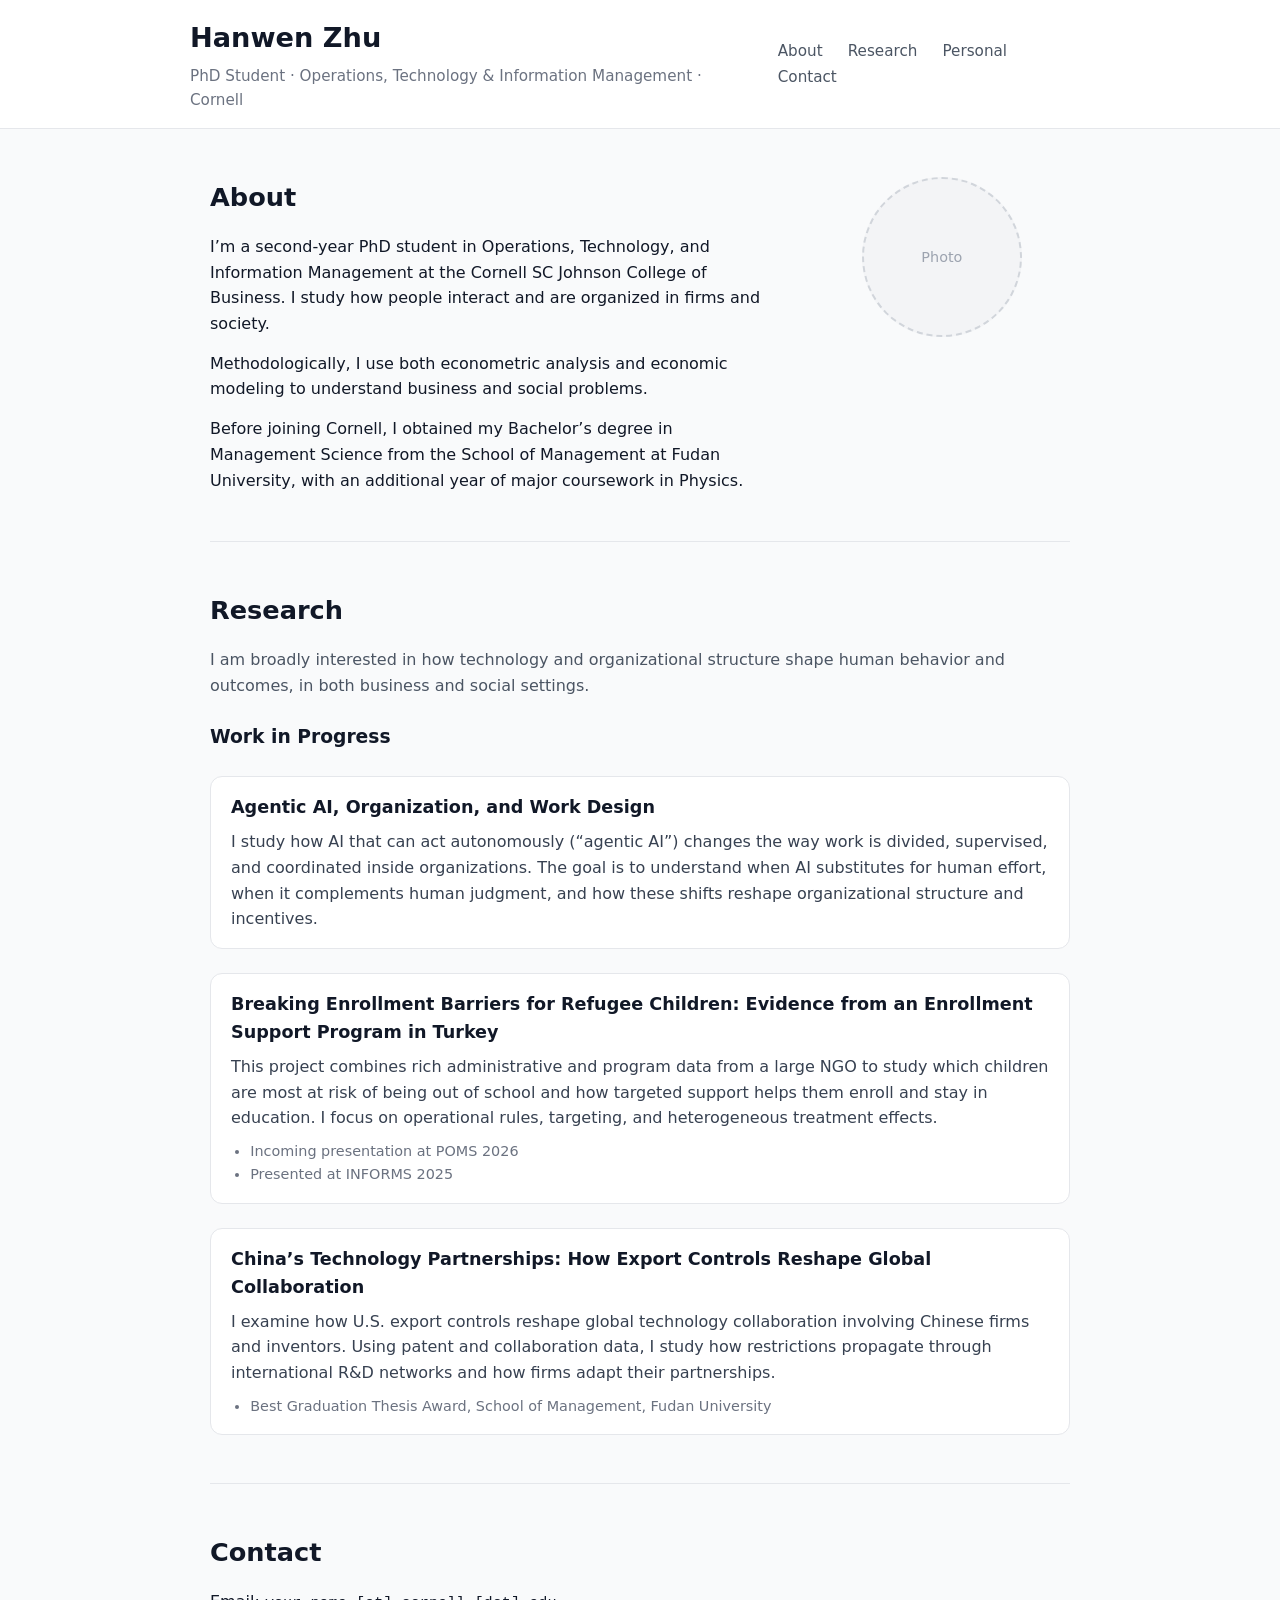
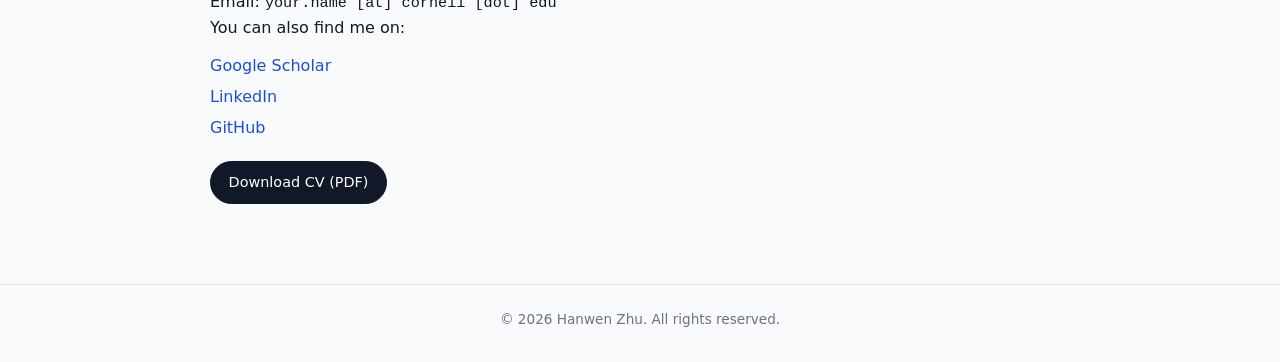
==== index.html @ ab970603 "website prototype" ====
<!DOCTYPE html>
<html lang="en">
<head>
  <meta charset="UTF-8">
  <title>Hanwen Zhu | PhD Student</title>
  <meta name="viewport" content="width=device-width, initial-scale=1">
  <meta name="description" content="Personal website of Hanwen Zhu, PhD student in Operations, Technology and Information Management at Cornell.">
  <link rel="stylesheet" href="style.css">
</head>
<body>
  <header class="site-header">
    <div class="container header-content">
      <div>
        <h1 class="site-title">Hanwen Zhu</h1>
        <p class="site-subtitle">PhD Student · Operations, Technology &amp; Information Management · Cornell</p>
      </div>
      <nav class="site-nav">
        <a href="#about">About</a>
        <a href="#research">Research</a>
        <a href="personal.html">Personal</a>
        <a href="#contact">Contact</a>
      </nav>
    </div>
  </header>

  <main class="container">
    <!-- ABOUT -->
    <section id="about" class="section">
      <div class="about-layout">
        <div class="about-text">
          <h2>About</h2>
          <p>
            I’m a second-year PhD student in Operations, Technology, and Information Management
            at the Cornell SC Johnson College of Business. I study how people interact and are
            organized in firms and society.
          </p>
          <p>
            Methodologically, I use both econometric analysis and economic modeling to understand
            business and social problems.
          </p>
          <p>
            Before joining Cornell, I obtained my Bachelor’s degree in Management Science from the
            School of Management at Fudan University, with an additional year of major coursework in Physics.
          </p>
        </div>
        <div class="about-photo">
          <!-- Replace profile.jpg with your own photo file if you want -->
          <div class="photo-placeholder">
            <span>Photo</span>
          </div>
          <!-- Example if you have a real file:
          <img src="profile.jpg" alt="Photo of Hanwen Zhu">
          -->
        </div>
      </div>
    </section>

    <!-- RESEARCH -->
    <section id="research" class="section">
      <h2>Research</h2>
      <p class="section-intro">
        I am broadly interested in how technology and organizational structure shape human
        behavior and outcomes, in both business and social settings.
      </p>

      <h3>Work in Progress</h3>

      <article class="paper">
        <h4>Agentic AI, Organization, and Work Design</h4>
        <p>
          I study how AI that can act autonomously (“agentic AI”) changes the way work is divided,
          supervised, and coordinated inside organizations. The goal is to understand when AI
          substitutes for human effort, when it complements human judgment, and how these shifts
          reshape organizational structure and incentives.
        </p>
        <!-- Later you can add: coauthors, drafts, links, slides, etc. -->
      </article>

      <article class="paper">
        <h4>Breaking Enrollment Barriers for Refugee Children: Evidence from an Enrollment Support Program in Turkey</h4>
        <p>
          This project combines rich administrative and program data from a large NGO to study
          which children are most at risk of being out of school and how targeted support helps
          them enroll and stay in education. I focus on operational rules, targeting, and
          heterogeneous treatment effects.
        </p>
        <ul class="paper-meta">
          <li>Incoming presentation at POMS 2026</li>
          <li>Presented at INFORMS 2025</li>
        </ul>
      </article>

      <article class="paper">
        <h4>China’s Technology Partnerships: How Export Controls Reshape Global Collaboration</h4>
        <p>
          I examine how U.S. export controls reshape global technology collaboration involving
          Chinese firms and inventors. Using patent and collaboration data, I study how
          restrictions propagate through international R&amp;D networks and how firms adapt their partnerships.
        </p>
        <ul class="paper-meta">
          <li>Best Graduation Thesis Award, School of Management, Fudan University</li>
        </ul>
      </article>

      <!-- Optional: later you can add sections like "Teaching" or "Past Projects" here -->
    </section>

    <!-- CONTACT -->
    <section id="contact" class="section">
      <h2>Contact</h2>
      <p>
        Email: <span class="code">your.name [at] cornell [dot] edu</span>
      </p>
      <p>
        You can also find me on:
      </p>
      <ul class="link-list">
        <li><a href="#" target="_blank" rel="noopener">Google Scholar</a></li>
        <li><a href="https://www.linkedin.com/in/hanwen-haven-zhu-6a39a8258" target="_blank" rel="noopener">LinkedIn</a></li>
        <li><a href="https://github.com/Haven-CHU" target="_blank" rel="noopener">GitHub</a></li>
        <!-- Add or remove links as you like -->
      </ul>
      <p>
        <a href="cv_hanwen_zhu.pdf" class="button" target="_blank" rel="noopener">
          Download CV (PDF)
        </a>
      </p>
    </section>
  </main>

  <footer class="site-footer">
    <div class="container">
      <p>&copy; <span id="year"></span> Hanwen Zhu. All rights reserved.</p>
    </div>
    <script>
      // Set current year automatically
      document.getElementById('year').textContent = new Date().getFullYear();
    </script>
  </footer>
</body>
</html>
---- style.css ----
/* Basic reset */
* {
  box-sizing: border-box;
  margin: 0;
  padding: 0;
}

body {
  font-family: system-ui, -apple-system, BlinkMacSystemFont, "Segoe UI", sans-serif;
  line-height: 1.6;
  color: #111827;
  background-color: #f9fafb;
}

/* Layout helpers */

.container {
  width: 100%;
  max-width: 900px;
  margin: 0 auto;
  padding: 0 1.25rem;
}

.section {
  padding: 3rem 0;
  border-bottom: 1px solid #e5e7eb;
}

.section:last-of-type {
  border-bottom: none;
}

.section h2 {
  font-size: 1.6rem;
  margin-bottom: 1rem;
}

.section-intro {
  margin-bottom: 1.5rem;
  color: #4b5563;
}

/* Header & navigation */

.site-header {
  background-color: #ffffff;
  border-bottom: 1px solid #e5e7eb;
  position: sticky;
  top: 0;
  z-index: 100;
}

.header-content {
  display: flex;
  align-items: center;
  justify-content: space-between;
  padding: 1rem 0;
}

.site-title {
  font-size: 1.7rem;
  font-weight: 600;
}

.site-subtitle {
  font-size: 0.95rem;
  color: #6b7280;
  margin-top: 0.25rem;
}

.site-nav a {
  margin-left: 1.25rem;
  text-decoration: none;
  font-size: 0.95rem;
  color: #4b5563;
  padding-bottom: 0.15rem;
  border-bottom: 2px solid transparent;
}

.site-nav a:hover {
  color: #111827;
  border-color: #111827;
}

/* About section */

.about-layout {
  display: grid;
  grid-template-columns: minmax(0, 2.2fr) minmax(0, 1fr);
  gap: 2.5rem;
  align-items: start;
}

.about-text p + p {
  margin-top: 0.9rem;
}

.about-photo {
  display: flex;
  justify-content: center;
}

.photo-placeholder {
  width: 160px;
  height: 160px;
  border-radius: 999px;
  border: 2px dashed #d1d5db;
  display: flex;
  align-items: center;
  justify-content: center;
  color: #9ca3af;
  font-size: 0.9rem;
  background: #f3f4f6;
}

/* Paper / research entries */

.paper {
  margin-top: 1.5rem;
  padding: 1rem 1.25rem;
  background-color: #ffffff;
  border-radius: 0.75rem;
  border: 1px solid #e5e7eb;
}

.paper h4 {
  font-size: 1.1rem;
  margin-bottom: 0.5rem;
}

.paper p {
  color: #374151;
}

.paper-meta {
  margin-top: 0.6rem;
  padding-left: 1.2rem;
  color: #6b7280;
  font-size: 0.9rem;
}

/* Small projects */

.project-list {
  list-style: none;
  margin-top: 0.75rem;
}

.project-list li {
  padding: 0.9rem 1.1rem;
  border-radius: 0.75rem;
  border: 1px dashed #d1d5db;
  background-color: #fefefe;
  margin-bottom: 0.75rem;
}

.project-tag {
  display: inline-block;
  font-size: 0.75rem;
  color: #6b7280;
  background-color: #e5e7eb;
  padding: 0.1rem 0.5rem;
  border-radius: 999px;
  margin: 0.25rem 0 0.35rem;
}

.project-description {
  font-size: 0.95rem;
  color: #4b5563;
}

/* Contact */

.code {
  font-family: "SF Mono", ui-monospace, Menlo, Monaco, Consolas, "Liberation Mono", "Courier New", monospace;
  font-size: 0.95rem;
}

.link-list {
  list-style: none;
  margin: 0.75rem 0 1.25rem;
}

.link-list li + li {
  margin-top: 0.35rem;
}

.link-list a {
  color: #1d4ed8;
  text-decoration: none;
}

.link-list a:hover {
  text-decoration: underline;
}

.button {
  display: inline-block;
  padding: 0.55rem 1.1rem;
  border-radius: 999px;
  border: 1px solid #111827;
  background-color: #111827;
  color: #ffffff;
  text-decoration: none;
  font-size: 0.9rem;
}

.button:hover {
  background-color: #ffffff;
  color: #111827;
}

/* Footer */

.site-footer {
  margin-top: 2rem;
  padding: 1.5rem 0 2rem;
  border-top: 1px solid #e5e7eb;
  font-size: 0.85rem;
  color: #6b7280;
  text-align: center;
}

/* Responsive */

@media (max-width: 720px) {
  .header-content {
    flex-direction: column;
    align-items: flex-start;
    gap: 0.6rem;
  }

  .site-nav a {
    margin-left: 0;
    margin-right: 1rem;
  }

  .about-layout {
    grid-template-columns: minmax(0, 1fr);
  }

  .about-photo {
    justify-content: flex-start;
  }
}
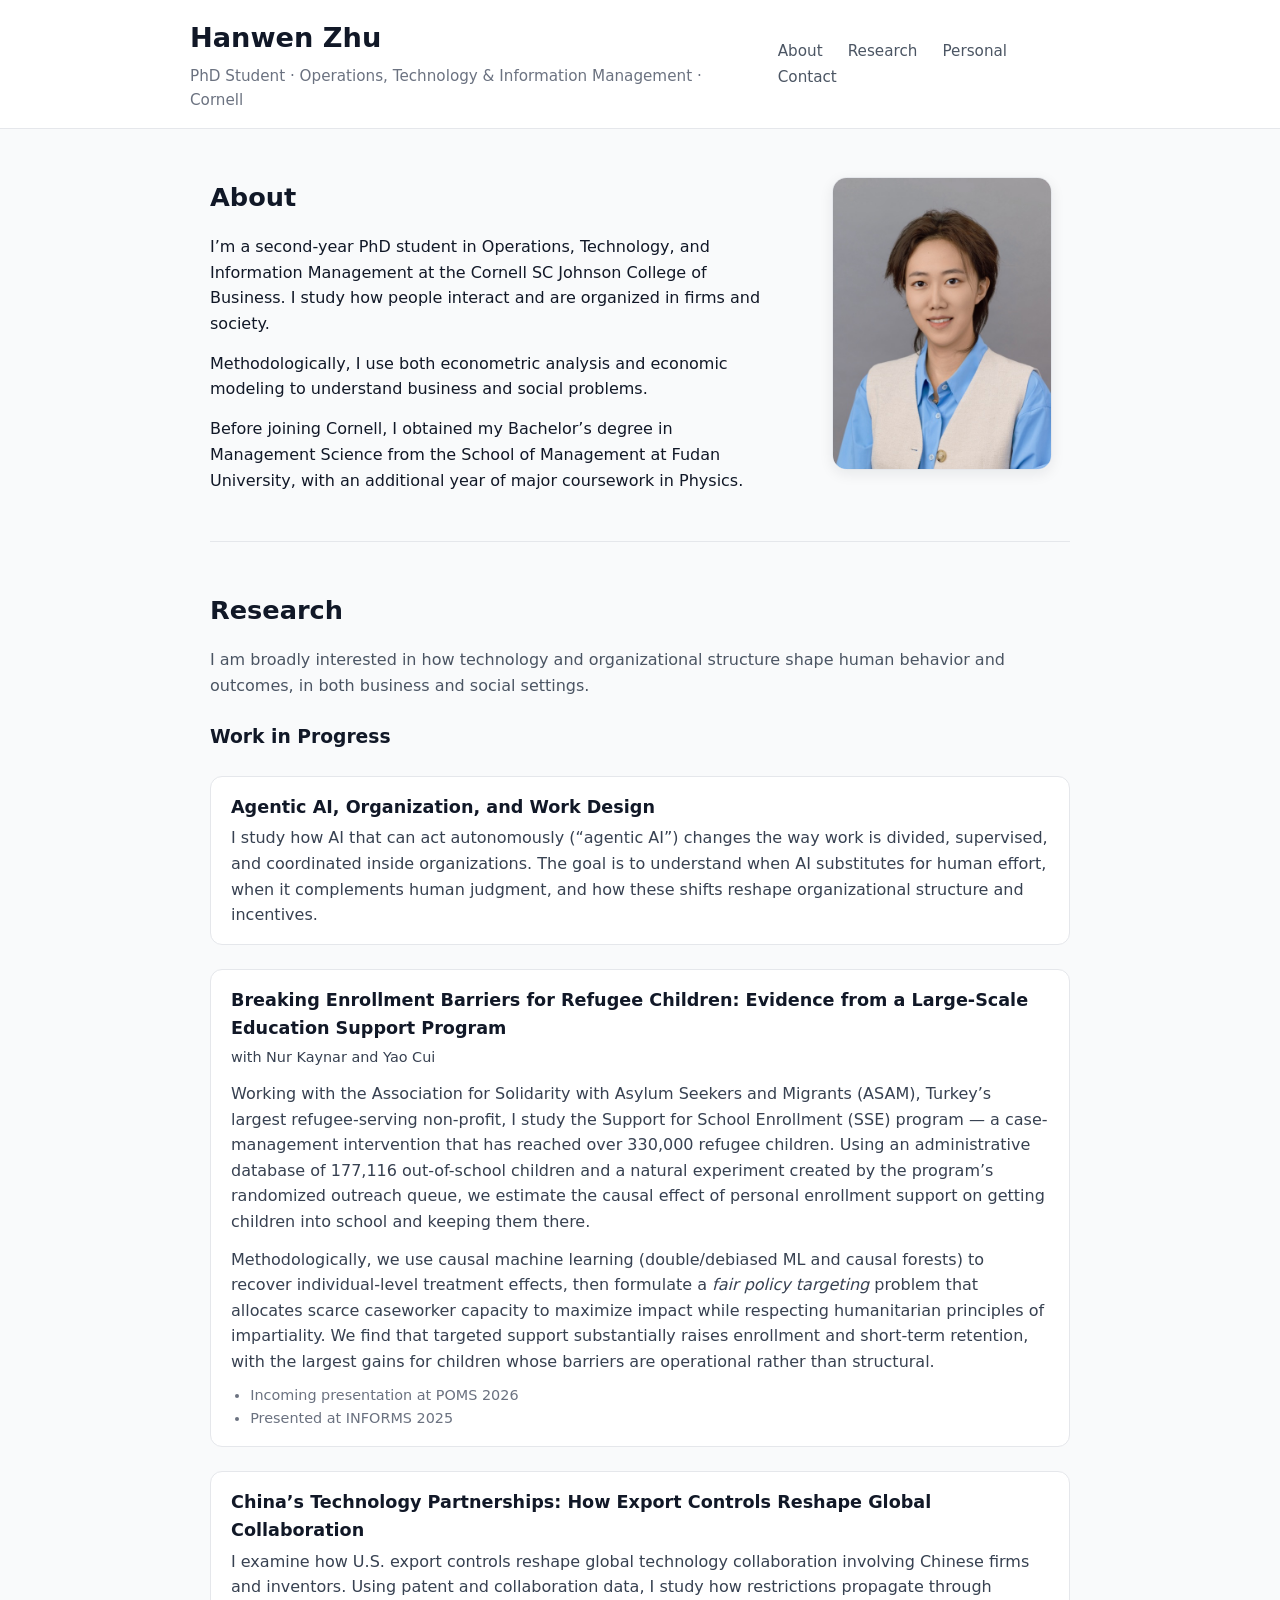
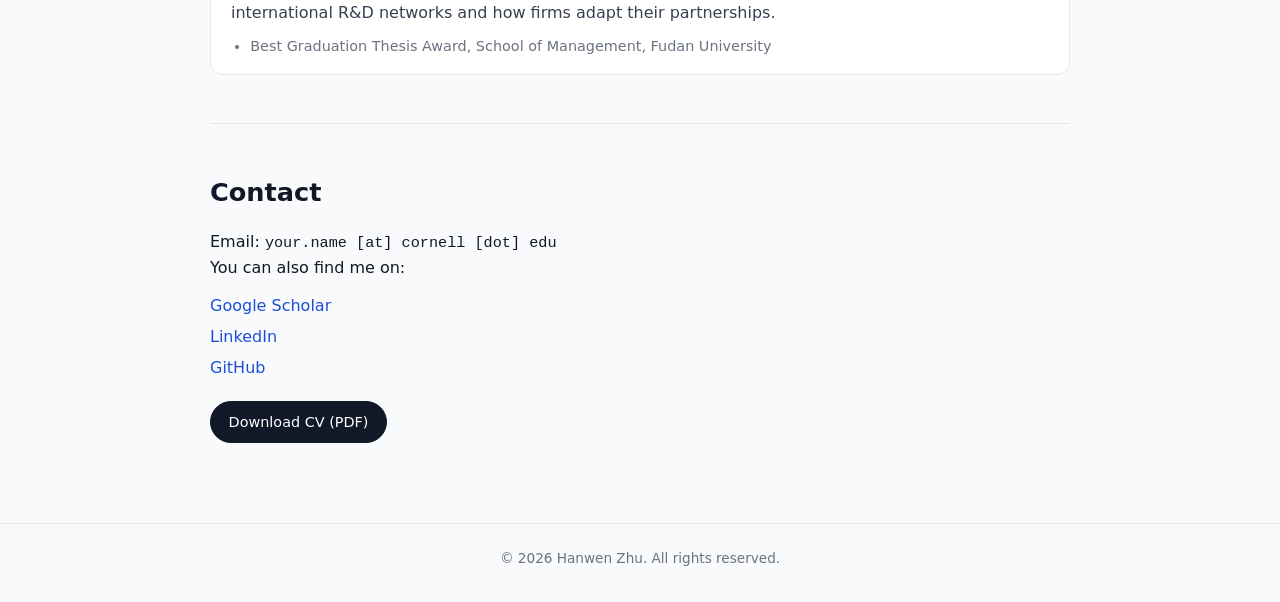
==== commit 77572e2d: "upload the photo" ====
--- a/index.html
+++ b/index.html
@@ -44,13 +44,7 @@
           </p>
         </div>
         <div class="about-photo">
-          <!-- Replace profile.jpg with your own photo file if you want -->
-          <div class="photo-placeholder">
-            <span>Photo</span>
-          </div>
-          <!-- Example if you have a real file:
-          <img src="profile.jpg" alt="Photo of Hanwen Zhu">
-          -->
+          <img src="profile.jpg" alt="Photo of Hanwen Zhu" class="profile-photo">
         </div>
       </div>
     </section>
@@ -77,12 +71,24 @@
       </article>
 
       <article class="paper">
-        <h4>Breaking Enrollment Barriers for Refugee Children: Evidence from an Enrollment Support Program in Turkey</h4>
+        <h4>Breaking Enrollment Barriers for Refugee Children: Evidence from a Large-Scale Education Support Program</h4>
+        <p class="paper-authors">with Nur Kaynar and Yao Cui</p>
         <p>
-          This project combines rich administrative and program data from a large NGO to study
-          which children are most at risk of being out of school and how targeted support helps
-          them enroll and stay in education. I focus on operational rules, targeting, and
-          heterogeneous treatment effects.
+          Working with the Association for Solidarity with Asylum Seekers and Migrants (ASAM),
+          Turkey’s largest refugee-serving non-profit, I study the Support for School Enrollment
+          (SSE) program — a case-management intervention that has reached over 330,000 refugee
+          children. Using an administrative database of 177,116 out-of-school children and a
+          natural experiment created by the program’s randomized outreach queue, we estimate the
+          causal effect of personal enrollment support on getting children into school and keeping
+          them there.
+        </p>
+        <p>
+          Methodologically, we use causal machine learning (double/debiased ML and causal forests)
+          to recover individual-level treatment effects, then formulate a <em>fair policy
+          targeting</em> problem that allocates scarce caseworker capacity to maximize impact while
+          respecting humanitarian principles of impartiality. We find that targeted support
+          substantially raises enrollment and short-term retention, with the largest gains for
+          children whose barriers are operational rather than structural.
         </p>
         <ul class="paper-meta">
           <li>Incoming presentation at POMS 2026</li>
--- a/style.css
+++ b/style.css
@@ -100,17 +100,15 @@
   justify-content: center;
 }
 
-.photo-placeholder {
-  width: 160px;
-  height: 160px;
-  border-radius: 999px;
-  border: 2px dashed #d1d5db;
-  display: flex;
-  align-items: center;
-  justify-content: center;
-  color: #9ca3af;
-  font-size: 0.9rem;
-  background: #f3f4f6;
+.profile-photo {
+  width: 100%;
+  max-width: 220px;
+  aspect-ratio: 3 / 4;
+  object-fit: cover;
+  border-radius: 0.9rem;
+  border: 1px solid #e5e7eb;
+  box-shadow: 0 4px 14px rgba(17, 24, 39, 0.08);
+  display: block;
 }
 
 /* Paper / research entries */
@@ -125,7 +123,17 @@
 
 .paper h4 {
   font-size: 1.1rem;
-  margin-bottom: 0.5rem;
+  margin-bottom: 0.25rem;
+}
+
+.paper-authors {
+  font-size: 0.9rem;
+  color: #6b7280;
+  margin-bottom: 0.6rem;
+}
+
+.paper p + p {
+  margin-top: 0.75rem;
 }
 
 .paper p {
